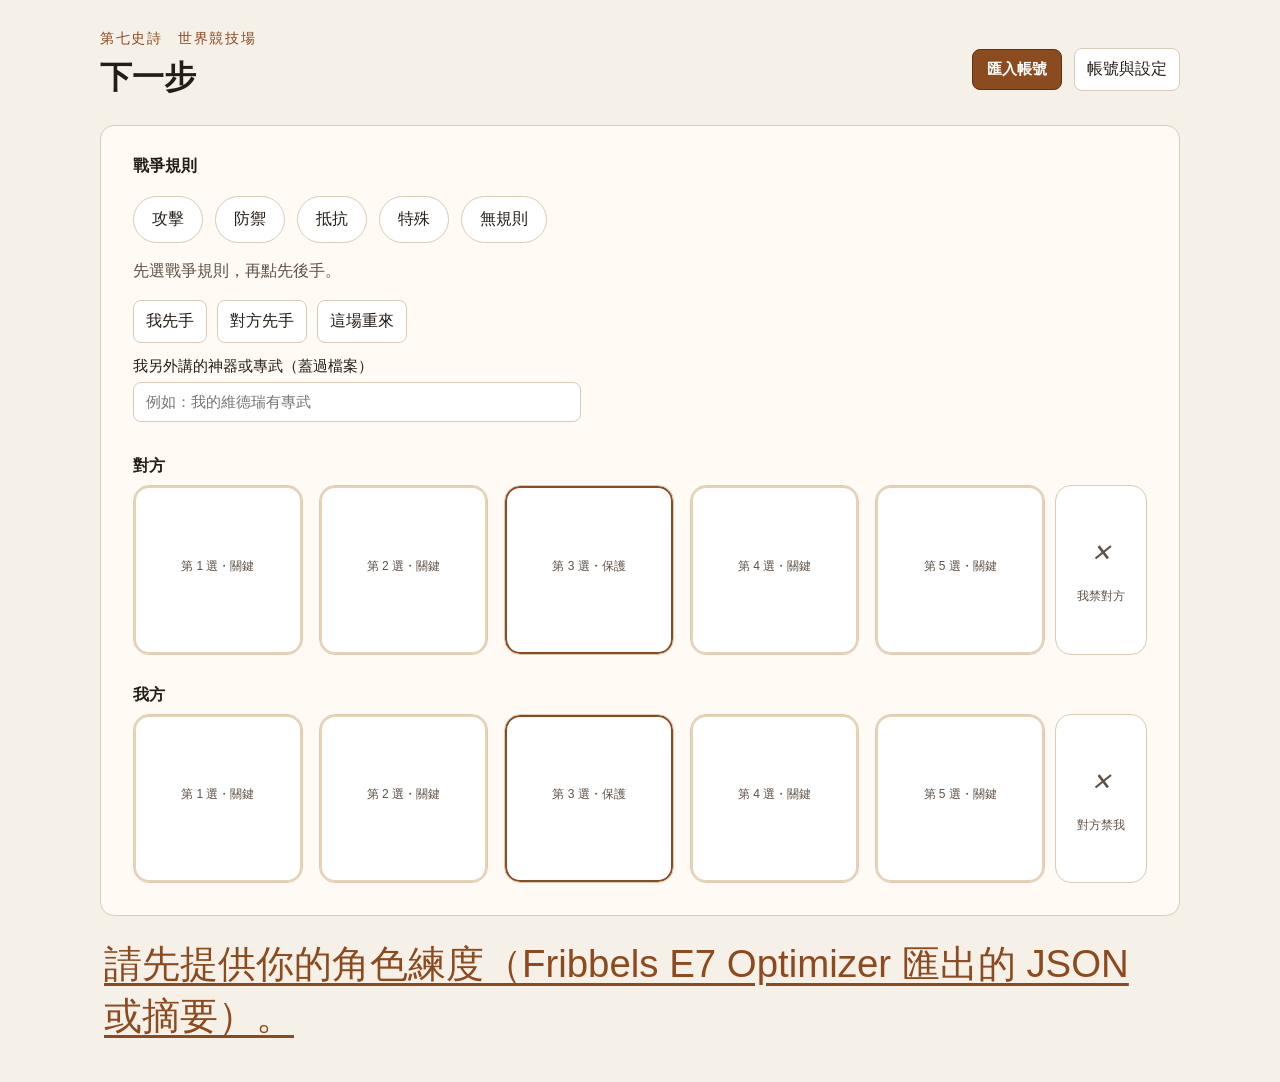
==== rta-advisor/index.html @ 7a499bd0 "Account for the soulburn opener before Dark Diene appears. From the first three enemy picks, treat B" ====
<!DOCTYPE html>
<html lang="zh-Hant">
<head>
  <meta charset="UTF-8">
  <meta name="viewport" content="width=device-width, initial-scale=1">
  <title>第七史詩 RTA 顧問</title>
  <link rel="stylesheet" href="./css/app.css">
</head>
<body>
  <header class="top">
    <div class="bar">
      <div>
        <p class="eyebrow">第七史詩　世界競技場</p>
        <h1>下一步</h1>
      </div>
      <div class="bar-actions">
        <label class="import-account">匯入帳號
          <input id="importFile" type="file" accept=".txt,.json,application/json,text/plain">
        </label>
        <button id="openSetup" type="button">帳號與設定</button>
      </div>
    </div>
  </header>

  <main>
    <section id="draft" class="draft">
      <p class="lane-label">戰爭規則</p>
      <div class="rule-row" id="ruleRow">
        <button type="button" data-rule="attack">攻擊</button>
        <button type="button" data-rule="defense">防禦</button>
        <button type="button" data-rule="resist">抵抗</button>
        <button type="button" data-rule="special">特殊</button>
        <button type="button" data-rule="none">無規則</button>
      </div>
      <p id="ruleText" class="note">先選戰爭規則，再點先後手。</p>
      <div class="row">
        <button id="weFirst" type="button">我先手</button>
        <button id="theyFirst" type="button">對方先手</button>
        <button id="resetDraft" type="button">這場重來</button>
      </div>
      <label class="exclusive">我另外講的神器或專武（蓋過檔案）
        <input id="exclusiveNote" type="text" placeholder="例如：我的維德瑞有專武" autocomplete="off">
      </label>
      <p id="draftStatus" class="note"></p>
      <div class="board">
        <div class="lane">
          <p class="lane-label">對方</p>
          <div class="lane-row">
            <div id="enemyCells" class="cells"></div>
            <button id="ourBan" type="button" class="ban-cell"><em>✕</em><small>我禁對方</small></button>
          </div>
        </div>
        <div class="lane">
          <p class="lane-label">我方</p>
          <div class="lane-row">
            <div id="userCells" class="cells"></div>
            <button id="theirBan" type="button" class="ban-cell"><em>✕</em><small>對方禁我</small></button>
          </div>
        </div>
      </div>
      <div id="slotChoices" class="slot-choices" hidden>
        <p id="slotChoicesTitle" class="lane-label"></p>
        <input id="slotSearch" type="search" placeholder="輸入英雄名字" aria-label="尋找英雄">
        <div id="slotList" class="picker-list"></div>
      </div>
    </section>
    <section id="now">
      <button id="liveAction" type="button" class="action" disabled>請先提供你的角色練度（Fribbels E7 Optimizer 匯出的 JSON 或摘要）。</button>
      <p id="liveRate" class="rate"></p>
      <div id="liveReason"></div>
      <div class="row" id="resultRow">
        <button id="liveWin" type="button" disabled>贏了</button>
        <button id="liveLoss" type="button" disabled>輸了</button>
      </div>
      <p id="liveRecord" class="note"></p>
    </section>
    <section id="effectGaps" class="effect-gaps" hidden>
      <p class="lane-label">效果還不在資料庫</p>
      <p class="note">請貼截圖，只寫印出來的效果。還沒貼之前，效果維持不確定。</p>
      <div id="effectGapList"></div>
    </section>
  </main>

  <dialog id="setup">
    <div class="dialog-bar">
      <h2>帳號與設定</h2>
      <button id="closeSetup" type="button">關閉</button>
    </div>
    <div class="dialog-body">
      <section>
        <h2>1. 讀入帳號</h2>
        <p>先把角色和裝備放進來。還沒有這份帳號時，不會給選角。</p>
        <ol class="steps">
          <li>打開 Fribbels Epic 7 Optimizer。在 Importer 開始掃描，進到大廳，停止掃描，存成 gear.txt，再按 Merge。</li>
          <li>同一個 Importer 頁按 Save all optimizer data，存成 JSON。這份才有面板、神器和刻印。</li>
          <li>選擇那個 JSON 或 gear.txt，或把內容貼進下面的框再按「用框裡的內容」。</li>
        </ol>
        <div class="row">
          <label class="file">選擇 Fribbels 檔案<input id="file" type="file" accept=".json,.txt,application/json"></label>
          <button id="applyText" type="button">用框裡的內容</button>
          <button id="loadExample" type="button">載入 Fribbels 格式範例</button>
          <button id="loadSample" type="button">載入標好的範例名單</button>
          <button id="forget" type="button">忘掉這台存的帳號</button>
        </div>
        <p id="rosterState" class="state">還沒有帳號。</p>
        <textarea id="rosterText" spellcheck="false" aria-label="帳號 JSON"></textarea>
        <p class="note">讀入後存在這台瀏覽器，下次打開同一頁會直接用，不會上傳。範例檔寫明不是你的角色。</p>
      </section>

      <section>
        <h2>2. 依這個帳號建議現在的 META 裝備</h2>
        <p class="note">神器只建議你帳號裡有的。速度只拿你讀得到的裝備去比公開配裝的中位數；到不了就直說，不會把別人的面板寫成你的。主屬性與副屬性是 Epic7Tools 的建議，不是賽季頻率。沙盤用你穿上的數字。</p>
        <div id="gear" class="grid"><p>先讀入帳號，才會對照賽季配裝。</p></div>
      </section>

      <section>
        <h2>3. 選角和戰況</h2>
        <p>選角和戰況只用你在主畫面點的人。不接遊戲畫面，不分享視窗，也不辨識。</p>
        <div class="row">
          <label>分段
            <select id="rank">
              <option value="champion">冠軍以上，各預禁 2 名</option>
              <option value="below">冠軍以下，各預禁 1 名</option>
            </select>
          </label>
          <label class="check"><input id="maxEnhance" type="checkbox" checked> 技能用滿強化估算（檔案通常沒有強化等級）</label>
          <label>實戰門檻
            <input id="cutoff" type="number" min="0" max="100" step="1" value="40"> %
          </label>
        </div>
        <p class="note">沒有練度檔時不給選角。讀完後先等規則和先後手，接著先定雙方預禁，再進選角。有配裝、而且神器或專武已經知道但效果不在資料庫的項目，匯入後立刻列出來請貼截圖，不等對局，也不擋選角。我方只從有配裝的角色推薦，屬性全 0 不推薦。神器名稱有填時，專武和烙印照檔案判斷；三欄都空白才用預設並標未確認。你另外講的神器或專武蓋過檔案。預禁下面只寫名字和一句理由。對方第 1 到 3 選就要算灰光森林的伊賽麗亞一上場會燒魂，燒魂後黑暗牧者迪埃妮使用暗月；她通常第 4、5 選，不等她上場才改。畫面只留推估一句，加上推薦名字和一句理由。沒入庫的寫不確定，不編。點格子後，有配裝的角色直接點一下就填進該格，再點該格可以換。已經選上和預禁過的不再出現。對方選了某人，不因為我方有人克他，就把克他的人當這一手。技能和專武留在程式裡判斷，畫面不整段列出。配裝使用率是套裝組合的比例，不是神器使用率。五選完成才出 BAN。禁完才出戰鬥建議。沒有寫進資料的數字寫不確定。第 3 選是保護位核心。</p>
      </section>

      <section>
        <h2>記這場勝敗</h2>
        <p class="note">打成 4 對 4 才能記。同一場再按會改掉剛才的勝敗，不會多算一場。記在這台瀏覽器，不上傳。</p>
        <div class="row">
          <button id="markWin" type="button" disabled>這場我贏了</button>
          <button id="markLoss" type="button" disabled>這場我輸了</button>
        </div>
        <p id="recordState" class="note"></p>
      </section>

      <section>
        <h2>4. 更新英雄、倍率與賽季</h2>
        <p>Smilegate 出新英雄、平衡改版或新神器時，按這顆重新抓 Fribbels 的英雄資料庫和倍率，以及 Epic7RTAStats 的賽季模型。</p>
        <button id="update" type="button">更新英雄、倍率與賽季</button>
        <p id="updateState" class="note">現在用的是已標版本的一份資料。按更新才會向來源要新的。</p>
        <p class="sources">賽季：<span id="season"></span>。遊戲版本：<span id="patch"></span>。技能倍率：<span id="dataLine"></span>。</p>
        <p id="versionLine" class="note"></p>
      </section>

      <section>
        <h2>5. 對位</h2>
        <p class="note">只列技能原文裡寫得出原因的對位。沒有寫進資料的機制不會編成對位。</p>
        <ul id="counters"></ul>
      </section>
    </div>
  </dialog>

  <dialog id="picker">
    <div class="dialog-bar">
      <h2>選一名英雄</h2>
      <button id="closePicker" type="button">關閉</button>
    </div>
    <div class="dialog-body">
      <p class="note">點要選的英雄。已經選上和預禁過的不會出現。左邊是圓形頭像，抓不到的只留名字。</p>
      <input id="pickerSearch" type="search" placeholder="輸入英雄名字" aria-label="尋找英雄">
      <div id="pickerFilters" class="picker-filters">
        <button type="button" data-star="3" aria-pressed="false">3星</button>
        <button type="button" data-star="4" aria-pressed="false">4星</button>
        <button type="button" data-star="5" aria-pressed="false">5星</button>
        <button type="button" data-element="fire" aria-pressed="false">火</button>
        <button type="button" data-element="ice" aria-pressed="false">寒氣</button>
        <button type="button" data-element="wind" aria-pressed="false">自然</button>
        <button type="button" data-element="light" aria-pressed="false">光</button>
        <button type="button" data-element="dark" aria-pressed="false">暗</button>
        <button type="button" data-role="warrior" aria-pressed="false">戰士</button>
        <button type="button" data-role="knight" aria-pressed="false">騎士</button>
        <button type="button" data-role="assassin" aria-pressed="false">盜賊</button>
        <button type="button" data-role="ranger" aria-pressed="false">射手</button>
        <button type="button" data-role="mage" aria-pressed="false">魔導士</button>
        <button type="button" data-role="manauser" aria-pressed="false">靈魂術士</button>
      </div>
      <p class="note">星級、屬性、職業可以一起勾。沒勾的那一類不拿來藏人。</p>
      <div id="pickerList" class="picker-list"></div>
    </div>
  </dialog>

  <script type="module" src="./js/ui.js"></script>
</body>
</html>
---- rta-advisor/css/app.css ----
:root {
  color-scheme: light;
  --ink: #241c16;
  --muted: #5e5146;
  --paper: #f6f1e8;
  --card: #fffaf3;
  --line: #d9cbb8;
  --brass: #8c4a1f;
  --brass-deep: #5e3014;
  --warn: #7a2e24;
}

* { box-sizing: border-box; }

body {
  margin: 0;
  font-family: "Noto Sans TC", "PingFang TC", "Microsoft JhengHei", sans-serif;
  color: var(--ink);
  background: var(--paper);
  line-height: 1.55;
}

.top, main, footer {
  width: min(1080px, calc(100% - 32px));
  margin: 0 auto;
}

.top { padding: 28px 0 0; }

.bar, .dialog-bar, .bar-actions {
  display: flex;
  justify-content: space-between;
  align-items: center;
  gap: 12px;
}

.import-account {
  display: inline-flex;
  align-items: center;
  background: var(--brass);
  color: white;
  border: 1px solid var(--brass-deep);
  border-radius: 8px;
  padding: 8px 14px;
  cursor: pointer;
  font-weight: 700;
}

.import-account input {
  position: absolute;
  width: 1px;
  height: 1px;
  overflow: hidden;
  clip: rect(0 0 0 0);
}

#draft {
  padding: 28px 32px 24px;
}

main section#now {
  display: flex;
  flex-direction: column;
  justify-content: flex-start;
  gap: 10px;
  margin: 8px 0 20px;
  padding: 8px 4px 12px;
  background: transparent;
  border: none;
}

#resultRow:has(button:disabled) { display: none; }

#liveAction {
  text-align: left;
  font-size: clamp(1.7rem, 3vw, 2.4rem);
  line-height: 1.35;
  white-space: pre-line;
}

#liveAction:disabled {
  border: none;
  background: transparent;
  padding: 0;
  color: var(--brass-deep);
  cursor: default;
  opacity: 1;
}

#liveAction:not(:disabled) {
  border: none;
  background: transparent;
  padding: 0;
  color: var(--brass);
  text-decoration: underline;
  text-underline-offset: 6px;
}

#liveReason {
  margin: 0;
  font-size: 1.05rem;
  max-width: 36rem;
  color: var(--muted);
  white-space: pre-line;
}

#ruleText:empty,
#draftStatus:empty,
#liveReason:empty,
#liveRate:empty,
#liveRecord:empty {
  display: none;
}

.advice-lines {
  margin: 0;
  padding-left: 1.2rem;
}

.advice-lines li {
  margin: 0.15rem 0;
}

dialog {
  width: min(920px, calc(100% - 24px));
  max-height: calc(100% - 24px);
  border: none;
  border-radius: 16px;
  padding: 0;
  background: var(--paper);
  color: var(--ink);
}

dialog::backdrop { background: rgba(36, 28, 22, 0.45); }

.dialog-bar { padding: 16px 18px 0; }

.dialog-body { padding: 0 18px 18px; overflow: auto; }

.board { display: grid; gap: 28px; margin: 32px 0 8px; }

.lane-label { margin: 0 0 6px; font-weight: 700; }

.lane-row { display: flex; gap: 10px; align-items: stretch; }

.cells {
  display: grid;
  grid-template-columns: repeat(5, minmax(88px, 1fr));
  gap: 16px;
  flex: 1;
}

.cell, .ban-cell {
  aspect-ratio: 1;
  display: flex;
  flex-direction: column;
  justify-content: center;
  align-items: center;
  min-width: 88px;
  padding: 12px;
  gap: 8px;
  border: 1px solid var(--line);
  border-radius: 16px;
  background: white;
  color: var(--ink);
  text-align: center;
}

.cell small, .ban-cell small { color: var(--muted); font-size: 0.75rem; }

.cell strong, .ban-cell strong { font-size: 0.95rem; line-height: 1.3; }

.cell .x { display: none; color: var(--warn); font-style: normal; font-size: 1.4rem; font-weight: 700; }

.cell.banned .x { display: block; }
.cell.banned .x, .ban-cell.banned em { color: var(--warn); font-style: normal; font-weight: 700; }

.cell.key { box-shadow: inset 0 0 0 2px #e7d3b4; }

.cell.protect { box-shadow: inset 0 0 0 2px #8c4a1f; }

.cell.active { border-color: var(--brass); background: #fff4e8; }

.cell.banned, .ban-cell.banned { background: #f8e7e3; }

.ban-cell { width: 92px; flex: none; }

.ban-cell em { font-size: 1.5rem; color: var(--muted); }

.eyebrow {
  margin: 0;
  letter-spacing: 0.12em;
  color: var(--brass);
  font-size: 0.85rem;
}

h1 { margin: 4px 0 8px; font-size: 2rem; }

h2 { margin: 0 0 8px; font-size: 1.25rem; }

h3 { margin: 0 0 6px; }

.lead, .sources, .note, .meta { color: var(--muted); }

main section {
  background: var(--card);
  border: 1px solid var(--line);
  border-radius: 14px;
  padding: 18px 18px 8px;
  margin: 14px 0;
}

.steps { margin-top: 0; }

.row {
  display: flex;
  flex-wrap: wrap;
  gap: 10px;
  align-items: end;
  margin: 12px 0;
}

label { display: grid; gap: 4px; font-size: 0.92rem; }

select, button, .file, .exclusive input {
  font: inherit;
}

.effect-gaps { margin: 0 0 28px; }
.effect-gaps .note { margin-top: 0; }
.effect-gaps article {
  border: 1px solid var(--line);
  border-radius: 8px;
  padding: 10px;
  margin: 8px 0;
}
.effect-gaps textarea { min-height: 4rem; }

.exclusive { margin: 8px 0 0; max-width: 28rem; }
.exclusive input {
  width: 100%;
  border: 1px solid var(--line);
  background: white;
  color: var(--ink);
  border-radius: 8px;
  padding: 8px 12px;
}

select, button {
  border: 1px solid var(--line);
  background: white;
  color: var(--ink);
  border-radius: 8px;
  padding: 8px 12px;
}

button { cursor: pointer; }

button.primary, .file {
  background: var(--brass);
  color: white;
  border-color: var(--brass-deep);
}

.file input { display: block; margin-top: 6px; }

.check { display: flex; gap: 8px; align-items: center; }

textarea {
  width: 100%;
  min-height: 180px;
  font-family: ui-monospace, monospace;
  font-size: 0.82rem;
  border: 1px solid var(--line);
  border-radius: 8px;
  padding: 10px;
  background: #fff;
}

.state { font-weight: 700; }

.rates {
  display: flex;
  flex-wrap: wrap;
  gap: 18px;
  align-items: baseline;
  margin-bottom: 8px;
}

.rate {
  font-size: 2rem;
  margin: 0;
  color: var(--brass-deep);
}

.record {
  margin: 0;
  font-size: 1.15rem;
}

.warn { color: var(--warn); }

.grid {
  display: grid;
  grid-template-columns: repeat(auto-fit, minmax(280px, 1fr));
  gap: 12px;
}

.card {
  border: 1px solid var(--line);
  border-radius: 12px;
  padding: 12px;
  background: white;
  margin-bottom: 12px;
}

.split {
  display: grid;
  grid-template-columns: 1fr 1fr;
  gap: 8px;
}

.split h4 { margin: 0 0 4px; }

.log, .reasons, #counters { padding-left: 1.2rem; }

footer { padding: 8px 0 28px; color: var(--muted); font-size: 0.9rem; }

.action {
  font-size: 1.8rem;
  margin: 0 0 8px;
  color: var(--brass-deep);
}

.faces {
  display: flex;
  flex-wrap: wrap;
  gap: 8px;
  margin-top: 14px;
}

.face {
  display: inline-flex;
  align-items: center;
  gap: 8px;
  padding: 6px 10px;
  border-radius: 999px;
  border: 1px solid var(--line);
  background: white;
  color: var(--ink);
  font: inherit;
  cursor: pointer;
}

.face i {
  width: 18px;
  height: 18px;
  border-radius: 50%;
  display: inline-block;
}

.slot-choices {
  margin-top: 12px;
}

.slot-choices .lane-label {
  margin-bottom: 6px;
}

#slotSearch,
#pickerSearch {
  width: 100%;
  margin-top: 8px;
  padding: 8px 10px;
  border: 1px solid var(--line);
  border-radius: 8px;
  font: inherit;
}

.rule-row {
  display: flex;
  flex-wrap: wrap;
  gap: 12px;
  margin: 18px 0 8px;
}

.rule-row button {
  font: inherit;
  padding: 10px 18px;
  border-radius: 999px;
  border: 1px solid var(--line);
  background: white;
  color: var(--ink);
  cursor: pointer;
}

.rule-row button.primary {
  background: var(--ink);
  color: white;
}

.picker-filters {
  display: flex;
  flex-wrap: wrap;
  gap: 6px;
  margin-top: 8px;
}

.picker-filters button {
  font: inherit;
  padding: 6px 10px;
  border-radius: 999px;
  border: 1px solid var(--line);
  background: white;
  color: var(--ink);
  cursor: pointer;
}

.picker-filters button[aria-pressed="true"] {
  background: var(--ink);
  color: white;
}

.picker-list {
  display: flex;
  flex-wrap: wrap;
  gap: 8px;
  margin-top: 12px;
}

.picker-list button {
  font: inherit;
  display: flex;
  flex-direction: row;
  align-items: center;
  gap: 8px;
  padding: 6px 14px 6px 6px;
  border-radius: 999px;
  border: 1px solid var(--line);
  background: white;
  color: var(--ink);
  cursor: pointer;
}

.picker-list img {
  width: 36px;
  height: 36px;
  border-radius: 50%;
  object-fit: cover;
  flex: none;
}

code {
  font-family: ui-monospace, monospace;
  font-size: 0.92em;
}

@media (max-width: 720px) {
  .split { grid-template-columns: 1fr; }
  h1 { font-size: 1.6rem; }
}
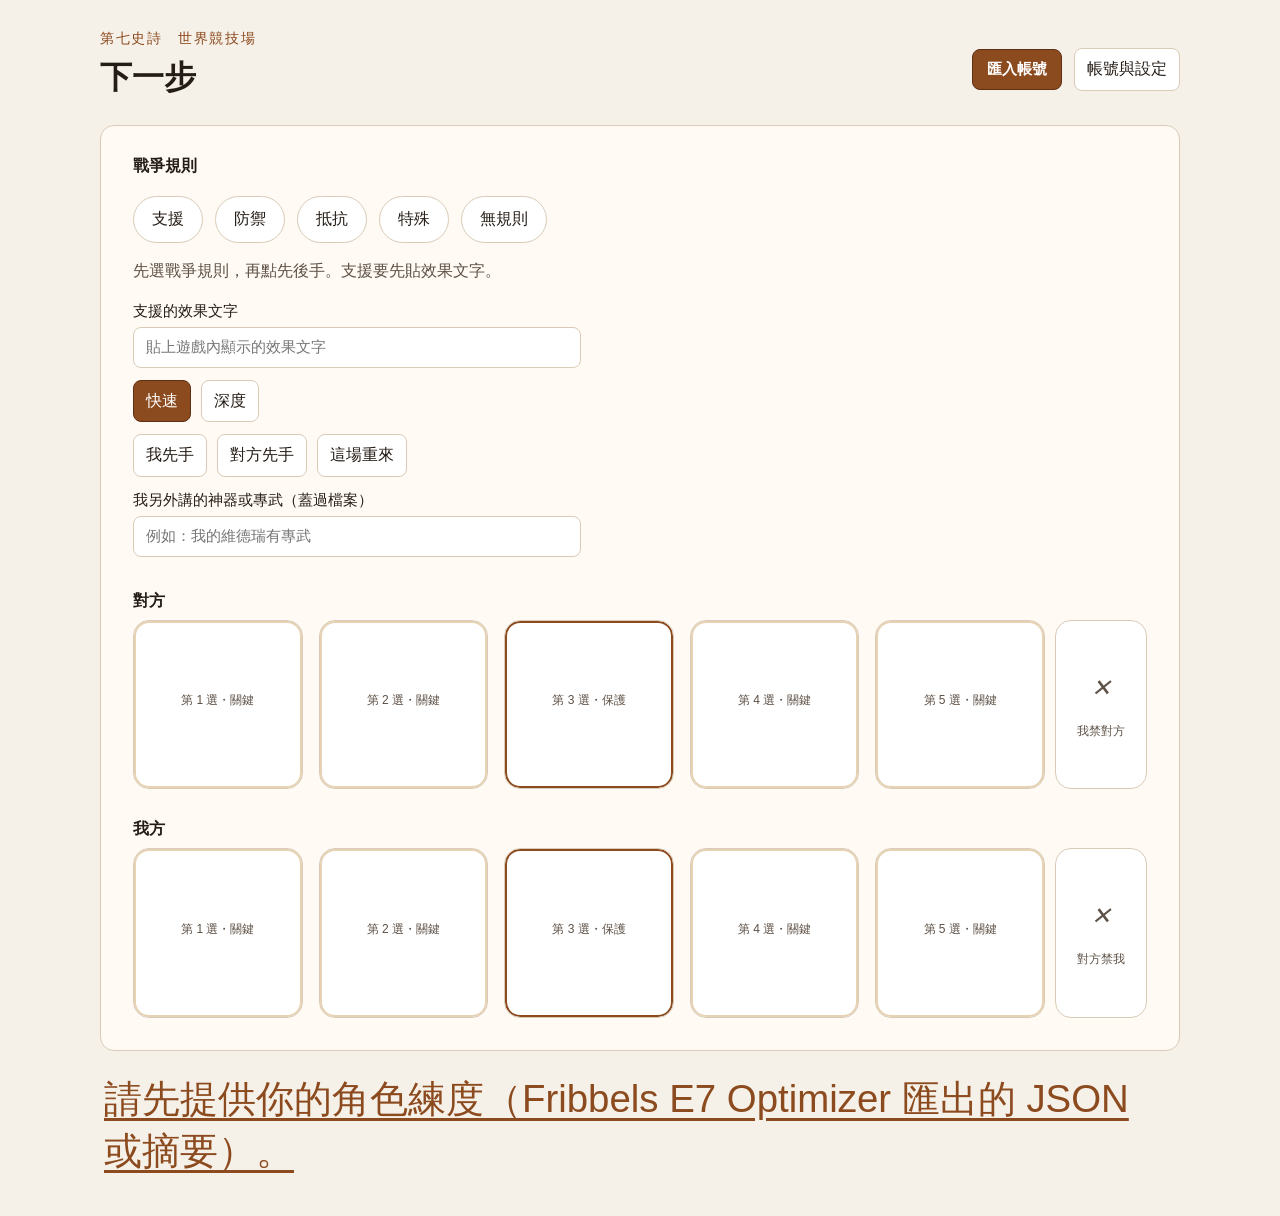
==== commit 390531e0: "Rank draft picks from the stored candidate list. Recommendations now use the published win and pick " ====
--- a/rta-advisor/index.html
+++ b/rta-advisor/index.html
@@ -26,13 +26,47 @@
     <section id="draft" class="draft">
       <p class="lane-label">戰爭規則</p>
       <div class="rule-row" id="ruleRow">
-        <button type="button" data-rule="attack">攻擊</button>
+        <button type="button" data-rule="support">支援</button>
         <button type="button" data-rule="defense">防禦</button>
         <button type="button" data-rule="resist">抵抗</button>
         <button type="button" data-rule="special">特殊</button>
         <button type="button" data-rule="none">無規則</button>
       </div>
-      <p id="ruleText" class="note">先選戰爭規則，再點先後手。</p>
+      <p id="ruleText" class="note">先選戰爭規則，再點先後手。支援要先貼效果文字。</p>
+      <label class="exclusive" id="supportBox" hidden>支援的效果文字
+        <input id="supportText" type="text" placeholder="貼上遊戲內顯示的效果文字" autocomplete="off">
+      </label>
+      <div class="row">
+        <button id="modeQuick" type="button" class="primary">快速</button>
+        <button id="modeDeep" type="button">深度</button>
+      </div>
+      <form id="prebanAsk" class="exclusive" hidden>
+        <p class="lane-label">預先禁用先填這五項</p>
+        <label>每人幾隻 <input id="prebanCount" type="number" min="1" max="5" inputmode="numeric"></label>
+        <label>影響誰
+          <select id="prebanAffects">
+            <option value="">請選</option>
+            <option value="雙方都不能選">雙方都不能選</option>
+            <option value="只有對手不能選">只有對手不能選</option>
+          </select>
+        </label>
+        <label>順序
+          <select id="prebanOrder">
+            <option value="">請選</option>
+            <option value="同時禁用">同時</option>
+            <option value="依序禁用">依序</option>
+          </select>
+        </label>
+        <label>時機
+          <select id="prebanTiming">
+            <option value="">請選</option>
+            <option value="在先後手之前">先後手之前</option>
+            <option value="在先後手之後">先後手之後</option>
+          </select>
+        </label>
+        <label>當時看得到什麼 <input id="prebanVisible" type="text" autocomplete="off"></label>
+        <button type="submit">用這五項</button>
+      </form>
       <div class="row">
         <button id="weFirst" type="button">我先手</button>
         <button id="theyFirst" type="button">對方先手</button>
@@ -119,8 +153,8 @@
         <div class="row">
           <label>分段
             <select id="rank">
-              <option value="champion">冠軍以上，各預禁 2 名</option>
-              <option value="below">冠軍以下，各預禁 1 名</option>
+              <option value="champion">資料檔沒有標段位</option>
+              <option value="below">不沿用各 2 名</option>
             </select>
           </label>
           <label class="check"><input id="maxEnhance" type="checkbox" checked> 技能用滿強化估算（檔案通常沒有強化等級）</label>
@@ -128,7 +162,7 @@
             <input id="cutoff" type="number" min="0" max="100" step="1" value="40"> %
           </label>
         </div>
-        <p class="note">沒有練度檔時不給選角。讀完後先等規則和先後手，接著先定雙方預禁，再進選角。有配裝、而且神器或專武已經知道但效果不在資料庫的項目，匯入後立刻列出來請貼截圖，不等對局，也不擋選角。我方只從有配裝的角色推薦，屬性全 0 不推薦。神器名稱有填時，專武和烙印照檔案判斷；三欄都空白才用預設並標未確認。你另外講的神器或專武蓋過檔案。預禁下面只寫名字和一句理由。對方第 1 到 3 選就要算灰光森林的伊賽麗亞一上場會燒魂，燒魂後黑暗牧者迪埃妮使用暗月；她通常第 4、5 選，不等她上場才改。畫面只留推估一句，加上推薦名字和一句理由。沒入庫的寫不確定，不編。點格子後，有配裝的角色直接點一下就填進該格，再點該格可以換。已經選上和預禁過的不再出現。對方選了某人，不因為我方有人克他，就把克他的人當這一手。技能和專武留在程式裡判斷，畫面不整段列出。配裝使用率是套裝組合的比例，不是神器使用率。五選完成才出 BAN。禁完才出戰鬥建議。沒有寫進資料的數字寫不確定。第 3 選是保護位核心。</p>
+        <p class="note">沒有練度檔時不給選角。讀完後先等規則和先後手，預先禁用五項沒填就先問，不沿用各 2 名，填完才預禁。有配裝、而且神器或專武已經知道但效果不在資料庫的項目，匯入後立刻列出來請貼截圖，不等對局，也不擋選角。我方只從有配裝的角色推薦，屬性全 0 不推薦。神器名稱有填時，專武和烙印照檔案判斷；三欄都空白才用預設並標未確認。你另外講的神器或專武蓋過檔案。預禁下面只寫名字和一句理由。每一手先看資訊結構：先選的第 1 選看 0 隻，第 2、3 選看對手 1、2，第 4、5 選看 1～4。後選的第 1、2 選看對手 1，第 3、4 選看 1～3，第 5 選看全部 5 隻。第 1、2 手只推熱門且穩定的，第 3、4 手才補協同，最後 1～2 手才針對。快速模式只寫局面確認、結論先看、當前階段的 Top 3 和信心度。深度模式才寫完整十一段。沒內容的段省略。結論 5 行內。不編 0～5 分，排名用候選名單的勝率與選用率。沒有名單就寫沒有收到候選名單。只引用資料卡和專武，沒有的標缺口並降信心。不寫沒上場的人。協同分數只引用名單上的數字。沒有匯入速度就不寫檔案速度。沒入庫的寫不確定，不編。點格子後，有配裝的角色直接點一下就填進該格，再點該格可以換。已經選上和預禁過的不再出現。對方選了某人，不因為我方有人克他，就把克他的人當這一手。技能和專武留在程式裡判斷，畫面不整段列出。配裝使用率是套裝組合的比例，不是神器使用率。五選完成才出 BAN。禁完才出戰鬥建議。沒有寫進資料的數字寫不確定。第 3 選是保護位核心。</p>
       </section>
 
       <section>
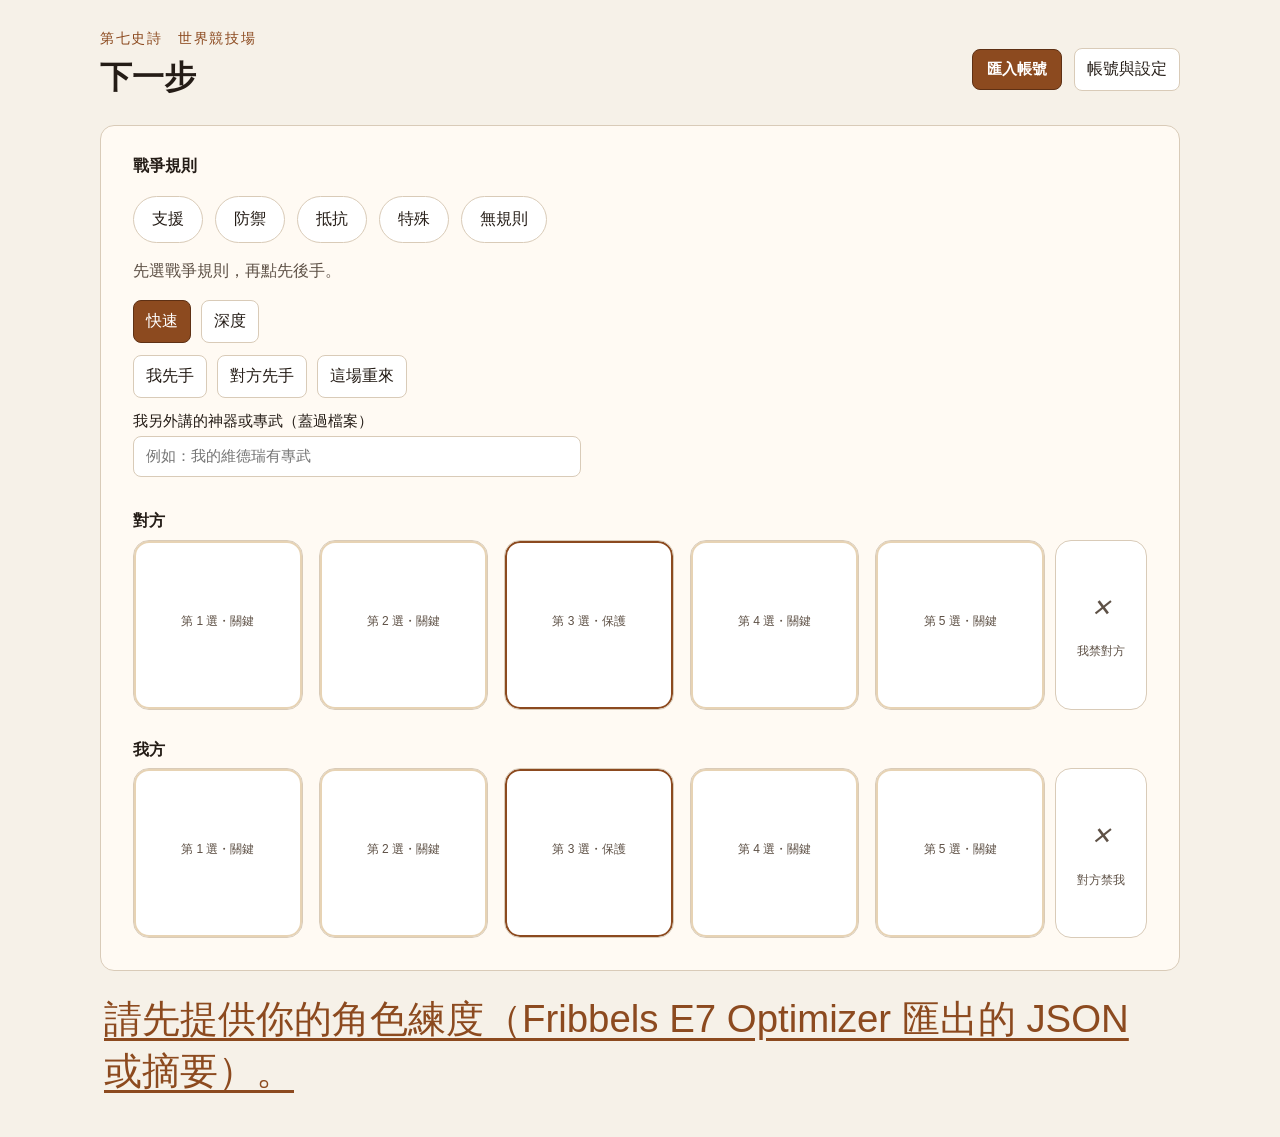
==== commit f12bc4c0: "Restore fixed preban counts and the support bonus. Prebans are two each at champion and above, one e" ====
--- a/rta-advisor/index.html
+++ b/rta-advisor/index.html
@@ -32,41 +32,11 @@
         <button type="button" data-rule="special">特殊</button>
         <button type="button" data-rule="none">無規則</button>
       </div>
-      <p id="ruleText" class="note">先選戰爭規則，再點先後手。支援要先貼效果文字。</p>
-      <label class="exclusive" id="supportBox" hidden>支援的效果文字
-        <input id="supportText" type="text" placeholder="貼上遊戲內顯示的效果文字" autocomplete="off">
-      </label>
+      <p id="ruleText" class="note">先選戰爭規則，再點先後手。</p>
       <div class="row">
         <button id="modeQuick" type="button" class="primary">快速</button>
         <button id="modeDeep" type="button">深度</button>
       </div>
-      <form id="prebanAsk" class="exclusive" hidden>
-        <p class="lane-label">預先禁用先填這五項</p>
-        <label>每人幾隻 <input id="prebanCount" type="number" min="1" max="5" inputmode="numeric"></label>
-        <label>影響誰
-          <select id="prebanAffects">
-            <option value="">請選</option>
-            <option value="雙方都不能選">雙方都不能選</option>
-            <option value="只有對手不能選">只有對手不能選</option>
-          </select>
-        </label>
-        <label>順序
-          <select id="prebanOrder">
-            <option value="">請選</option>
-            <option value="同時禁用">同時</option>
-            <option value="依序禁用">依序</option>
-          </select>
-        </label>
-        <label>時機
-          <select id="prebanTiming">
-            <option value="">請選</option>
-            <option value="在先後手之前">先後手之前</option>
-            <option value="在先後手之後">先後手之後</option>
-          </select>
-        </label>
-        <label>當時看得到什麼 <input id="prebanVisible" type="text" autocomplete="off"></label>
-        <button type="submit">用這五項</button>
-      </form>
       <div class="row">
         <button id="weFirst" type="button">我先手</button>
         <button id="theyFirst" type="button">對方先手</button>
@@ -153,8 +123,8 @@
         <div class="row">
           <label>分段
             <select id="rank">
-              <option value="champion">資料檔沒有標段位</option>
-              <option value="below">不沿用各 2 名</option>
+              <option value="champion">冠軍以上，各預禁 2 名</option>
+              <option value="below">冠軍以下，各預禁 1 名</option>
             </select>
           </label>
           <label class="check"><input id="maxEnhance" type="checkbox" checked> 技能用滿強化估算（檔案通常沒有強化等級）</label>
@@ -162,7 +132,7 @@
             <input id="cutoff" type="number" min="0" max="100" step="1" value="40"> %
           </label>
         </div>
-        <p class="note">沒有練度檔時不給選角。讀完後先等規則和先後手，預先禁用五項沒填就先問，不沿用各 2 名，填完才預禁。有配裝、而且神器或專武已經知道但效果不在資料庫的項目，匯入後立刻列出來請貼截圖，不等對局，也不擋選角。我方只從有配裝的角色推薦，屬性全 0 不推薦。神器名稱有填時，專武和烙印照檔案判斷；三欄都空白才用預設並標未確認。你另外講的神器或專武蓋過檔案。預禁下面只寫名字和一句理由。每一手先看資訊結構：先選的第 1 選看 0 隻，第 2、3 選看對手 1、2，第 4、5 選看 1～4。後選的第 1、2 選看對手 1，第 3、4 選看 1～3，第 5 選看全部 5 隻。第 1、2 手只推熱門且穩定的，第 3、4 手才補協同，最後 1～2 手才針對。快速模式只寫局面確認、結論先看、當前階段的 Top 3 和信心度。深度模式才寫完整十一段。沒內容的段省略。結論 5 行內。不編 0～5 分，排名用候選名單的勝率與選用率。沒有名單就寫沒有收到候選名單。只引用資料卡和專武，沒有的標缺口並降信心。不寫沒上場的人。協同分數只引用名單上的數字。沒有匯入速度就不寫檔案速度。沒入庫的寫不確定，不編。點格子後，有配裝的角色直接點一下就填進該格，再點該格可以換。已經選上和預禁過的不再出現。對方選了某人，不因為我方有人克他，就把克他的人當這一手。技能和專武留在程式裡判斷，畫面不整段列出。配裝使用率是套裝組合的比例，不是神器使用率。五選完成才出 BAN。禁完才出戰鬥建議。沒有寫進資料的數字寫不確定。第 3 選是保護位核心。</p>
+        <p class="note">沒有練度檔時不給選角。讀完後先等規則和先後手。選了就用：支援是靈魂燃燒技能傷害增加 15%，防禦是恢復和防護罩增加 30%，抵抗是效果抗性增加 50%，特殊是迴避減少 30%，無規則沒有額外效果。接著先給我方預禁，再點對方預禁。冠軍以上各 2 隻，冠軍以下各 1 隻。雙方都不能選被禁的角色。同時禁。發生在先後手之後、選角之前。當時只看得到規則和先後手，看不到對方預禁。有配裝、而且神器或專武已經知道但效果不在資料庫的項目，匯入後立刻列出來請貼截圖，不等對局，也不擋選角。我方只從有配裝的角色推薦，屬性全 0 不推薦。神器名稱有填時，專武和烙印照檔案判斷；三欄都空白才用預設並標未確認。你另外講的神器或專武蓋過檔案。預禁下面只寫名字和一句理由。每一手先看資訊結構：先選的第 1 選看 0 隻，第 2、3 選看對手 1、2，第 4、5 選看 1～4。後選的第 1、2 選看對手 1，第 3、4 選看 1～3，第 5 選看全部 5 隻。第 1、2 手只推熱門且穩定的，第 3、4 手才補協同，最後 1～2 手才針對。快速模式只寫局面確認、結論先看、當前階段的 Top 3 和信心度。深度模式才寫完整十一段。沒內容的段省略。結論 5 行內。不編 0～5 分，排名用候選名單的勝率與選用率。沒有名單就寫沒有收到候選名單。只引用資料卡和專武，沒有的標缺口並降信心。不寫沒上場的人。協同分數只引用名單上的數字。沒有匯入速度就不寫檔案速度。沒入庫的寫不確定，不編。點格子後，有配裝的角色直接點一下就填進該格，再點該格可以換。已經選上和預禁過的不再出現。對方選了某人，不因為我方有人克他，就把克他的人當這一手。技能和專武留在程式裡判斷，畫面不整段列出。配裝使用率是套裝組合的比例，不是神器使用率。五選完成才出 BAN。禁完才出戰鬥建議。沒有寫進資料的數字寫不確定。第 3 選是保護位核心。</p>
       </section>
 
       <section>
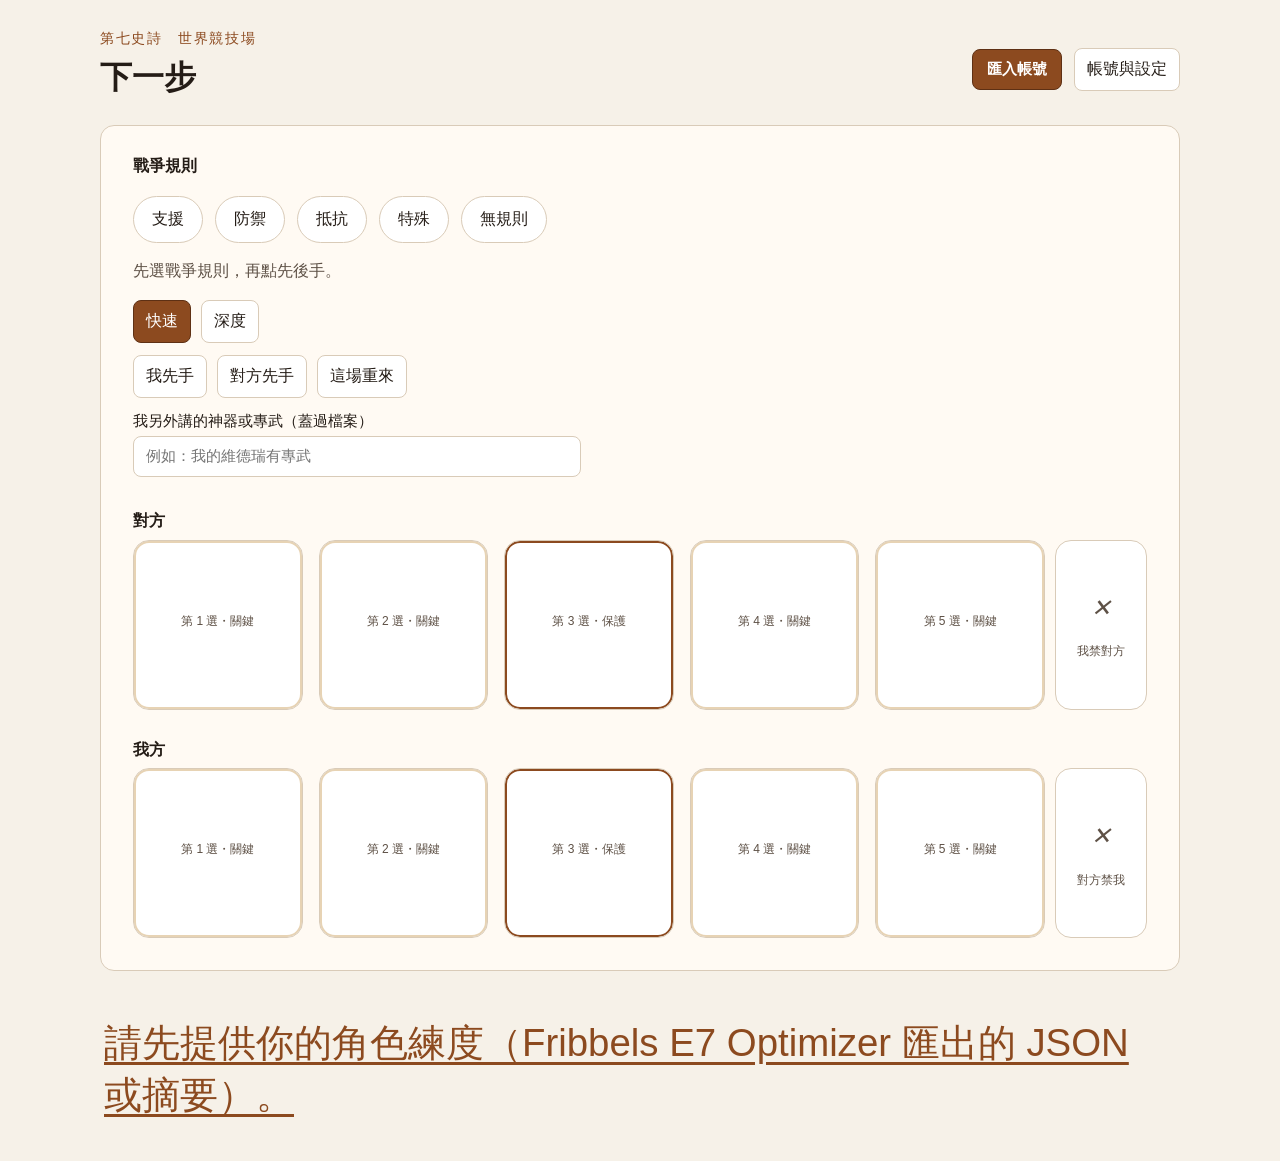
==== commit ad5e34fb: "Show clickable portraits and block the two stored gaps. Picks 3 and 4 answer the two missing kinds b" ====
--- a/rta-advisor/index.html
+++ b/rta-advisor/index.html
@@ -69,6 +69,7 @@
       </div>
     </section>
     <section id="now">
+      <div id="liveFaces" class="faces" hidden></div>
       <button id="liveAction" type="button" class="action" disabled>請先提供你的角色練度（Fribbels E7 Optimizer 匯出的 JSON 或摘要）。</button>
       <p id="liveRate" class="rate"></p>
       <div id="liveReason"></div>
@@ -132,7 +133,7 @@
             <input id="cutoff" type="number" min="0" max="100" step="1" value="40"> %
           </label>
         </div>
-        <p class="note">沒有練度檔時不給選角。讀完後先等規則和先後手。選了就用：支援是靈魂燃燒技能傷害增加 15%，防禦是恢復和防護罩增加 30%，抵抗是效果抗性增加 50%，特殊是迴避減少 30%，無規則沒有額外效果。接著先給我方預禁，再點對方預禁。冠軍以上各 2 隻，冠軍以下各 1 隻。雙方都不能選被禁的角色。同時禁。發生在先後手之後、選角之前。當時只看得到規則和先後手，看不到對方預禁。有配裝、而且神器或專武已經知道但效果不在資料庫的項目，匯入後立刻列出來請貼截圖，不等對局，也不擋選角。我方只從有配裝的角色推薦，屬性全 0 不推薦。神器名稱有填時，專武和烙印照檔案判斷；三欄都空白才用預設並標未確認。你另外講的神器或專武蓋過檔案。預禁下面只寫名字和一句理由。每一手先看資訊結構：先選的第 1 選看 0 隻，第 2、3 選看對手 1、2，第 4、5 選看 1～4。後選的第 1、2 選看對手 1，第 3、4 選看 1～3，第 5 選看全部 5 隻。第 1、2 手只推熱門且穩定的，第 3、4 手才補協同，最後 1～2 手才針對。快速模式只寫局面確認、結論先看、當前階段的 Top 3 和信心度。深度模式才寫完整十一段。沒內容的段省略。結論 5 行內。不編 0～5 分，排名用候選名單的勝率與選用率。沒有名單就寫沒有收到候選名單。只引用資料卡和專武，沒有的標缺口並降信心。不寫沒上場的人。協同分數只引用名單上的數字。沒有匯入速度就不寫檔案速度。沒入庫的寫不確定，不編。點格子後，有配裝的角色直接點一下就填進該格，再點該格可以換。已經選上和預禁過的不再出現。對方選了某人，不因為我方有人克他，就把克他的人當這一手。技能和專武留在程式裡判斷，畫面不整段列出。配裝使用率是套裝組合的比例，不是神器使用率。五選完成才出 BAN。禁完才出戰鬥建議。沒有寫進資料的數字寫不確定。第 3 選是保護位核心。</p>
+        <p class="note">沒有練度檔時不給選角。讀完後先等規則和先後手。選了就用：支援是靈魂燃燒技能傷害增加 15%，防禦是恢復和防護罩增加 30%，抵抗是效果抗性增加 50%，特殊是迴避減少 30%，無規則沒有額外效果。接著先給我方預禁，再點對方預禁。冠軍以上各 2 隻，冠軍以下各 1 隻。雙方都不能選被禁的角色。同時禁。發生在先後手之後、選角之前。當時只看得到規則和先後手，看不到對方預禁。有配裝、而且神器或專武已經知道但效果不在資料庫的項目，匯入後立刻列出來請貼截圖，不等對局，也不擋選角。我方只從有配裝的角色推薦，屬性全 0 不推薦。神器名稱有填時，專武和烙印照檔案判斷；三欄都空白才用預設並標未確認。你另外講的神器或專武蓋過檔案。預禁下面只寫名字和一句理由。每一手先看資訊結構：先選的第 1 選看 0 隻，第 2、3 選看對手 1、2，第 4、5 選看 1～4。後選的第 1、2 選看對手 1，第 3、4 選看 1～3，第 5 選看全部 5 隻。第 1、2 手只推熱門且穩定的，第 3、4 手才補協同，最後 1～2 手才針對。快速模式只寫局面確認、結論先看、當前階段的 Top 3 和信心度。深度模式才寫完整十一段。沒內容的段省略。結論 5 行內。不編 0～5 分，排名用候選名單的勝率與選用率。沒有名單就寫沒有收到候選名單。只引用資料卡和專武，沒有的標缺口並降信心。不寫沒上場的人。協同分數只引用名單上的數字。資料是全段位，不另分王者～傳說。沒有匯入速度就不寫檔案速度，也不用速度淘汰任何人。第 1、2 手只有匯入了速度，才拿它對公開分布，低於對方已上場開場的熱門不進推薦。保護位要最終禁用率高，而且缺了她後面的劇本會斷；拿掉沒差的不放。對方第 4、5 選之前，先寫最怕補上的兩種，我方第 3、4 選先擋。人上場後，沒出現的那種拿掉。沒有已入庫的資料就寫不確定，不編名字。最後禁先斷開場，再看威脅。保護位不能禁，改禁讓開場成立的搭檔。少於一場紀錄不改排名，只在理由裡寫打過這組。劇本比例隨場上的人變。新的人上場就寫哪個上升、哪個下降。推薦、預禁和最後禁都有圓形頭像，點頭像或名字就填進現在這一格。抓不到圖的只留名字。沒入庫的寫不確定，不編。點格子後，有配裝的角色直接點一下就填進該格，再點該格可以換。已經選上和預禁過的不再出現。對方選了某人，不因為我方有人克他，就把克他的人當這一手。技能和專武留在程式裡判斷，畫面不整段列出。配裝使用率是套裝組合的比例，不是神器使用率。五選完成才出 BAN。禁完才出戰鬥建議。沒有寫進資料的數字寫不確定。第 3 選是保護位核心。</p>
       </section>
 
       <section>
--- a/rta-advisor/css/app.css
+++ b/rta-advisor/css/app.css
@@ -359,6 +359,14 @@
   display: inline-block;
 }
 
+.face img {
+  width: 36px;
+  height: 36px;
+  border-radius: 50%;
+  object-fit: cover;
+  flex: none;
+}
+
 .slot-choices {
   margin-top: 12px;
 }
